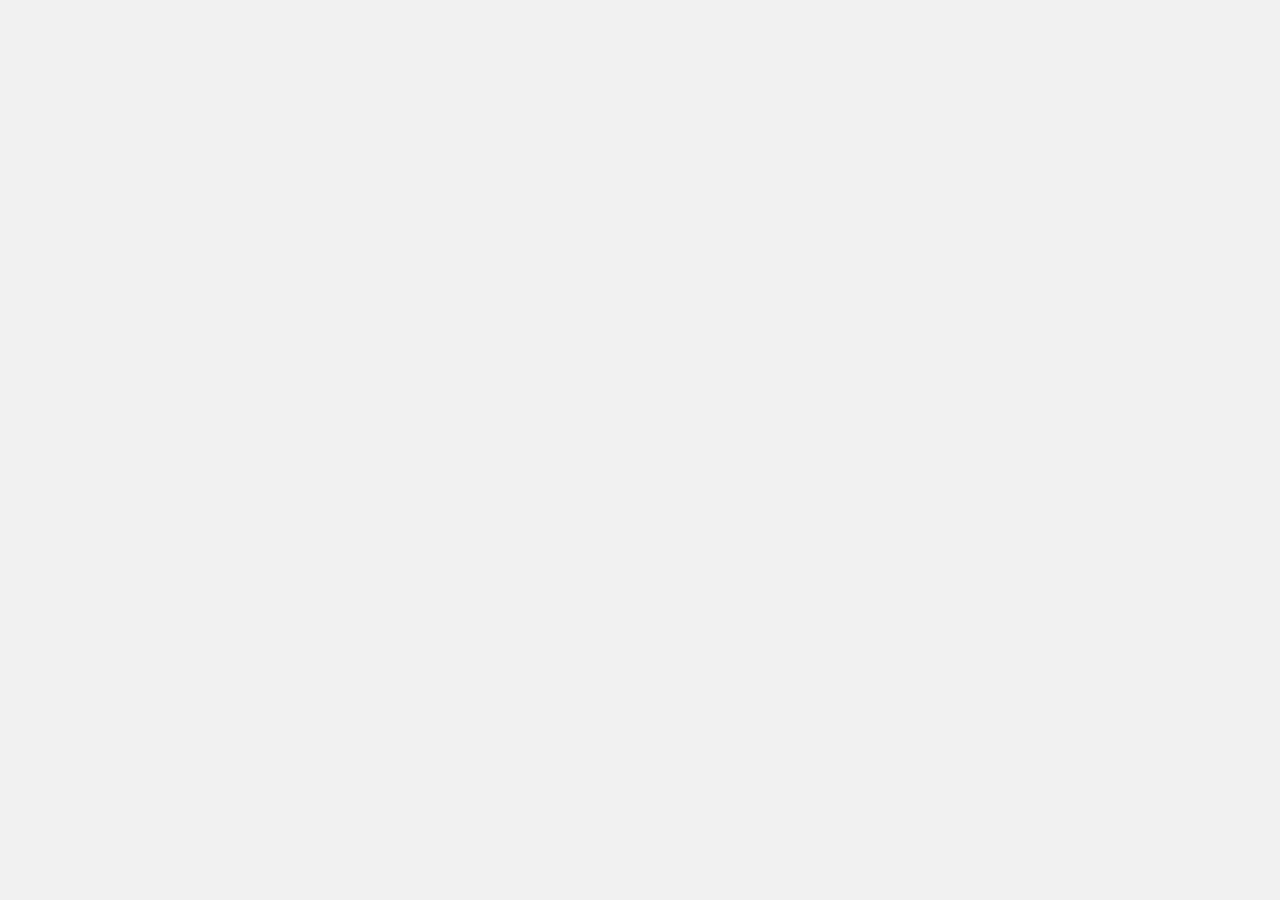
==== Estudos Grid Layout/index.html @ f7860f71 "Commit inicial projeto para entendimento do CSS Grid" ====
<!DOCTYPE html>
<html lang="pt-br">
<head>
    <meta charset="UTF-8">
    <meta name="viewport" content="width=device-width, initial-scale=1.0">
    <meta http-equiv="X-UA-Compatible" content="ie=edge">
    <title>Alura Store | Baixe nossos aplicativos e jogos</title>
    <link href="./assets/css/normalize.css" rel="stylesheet">
    <link href="./assets/css/reset.css" rel="stylesheet">
    <link href="./assets/css/style.css" rel="stylesheet">
</head>
<body class="app">
    <header class="cabecalho"></header>
    <main class="conteudo"></main>
    <footer class="rodape"></footer>
    <script src="./assets/js/fontawesome.all.min.js"></script>
</body>
</html>
---- Estudos Grid Layout/assets/css/style.css ----
.app {
    background: #f1f1f1;
    display: grid;  
    font-family: Arial, Helvetica, sans-serif;
}

.cabecalho {
}
 
.conteudo {
}

.rodape {
}
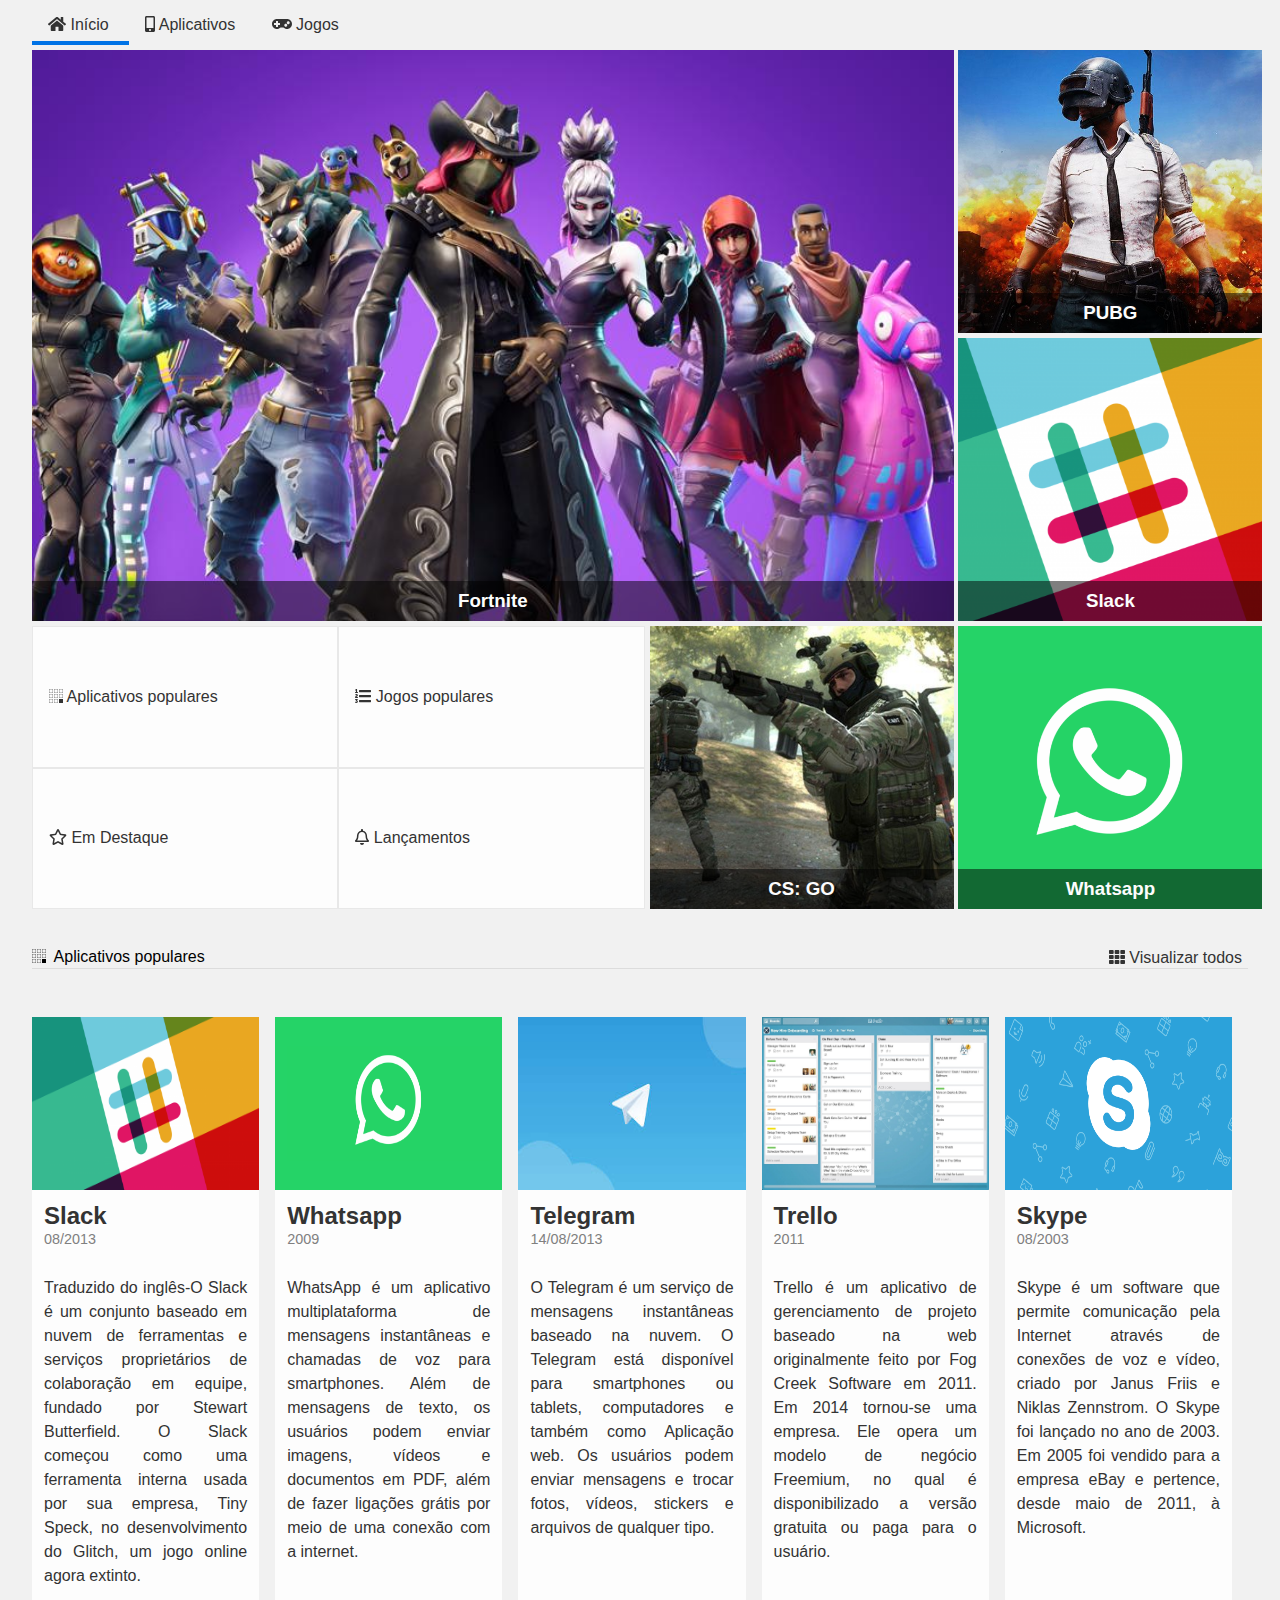
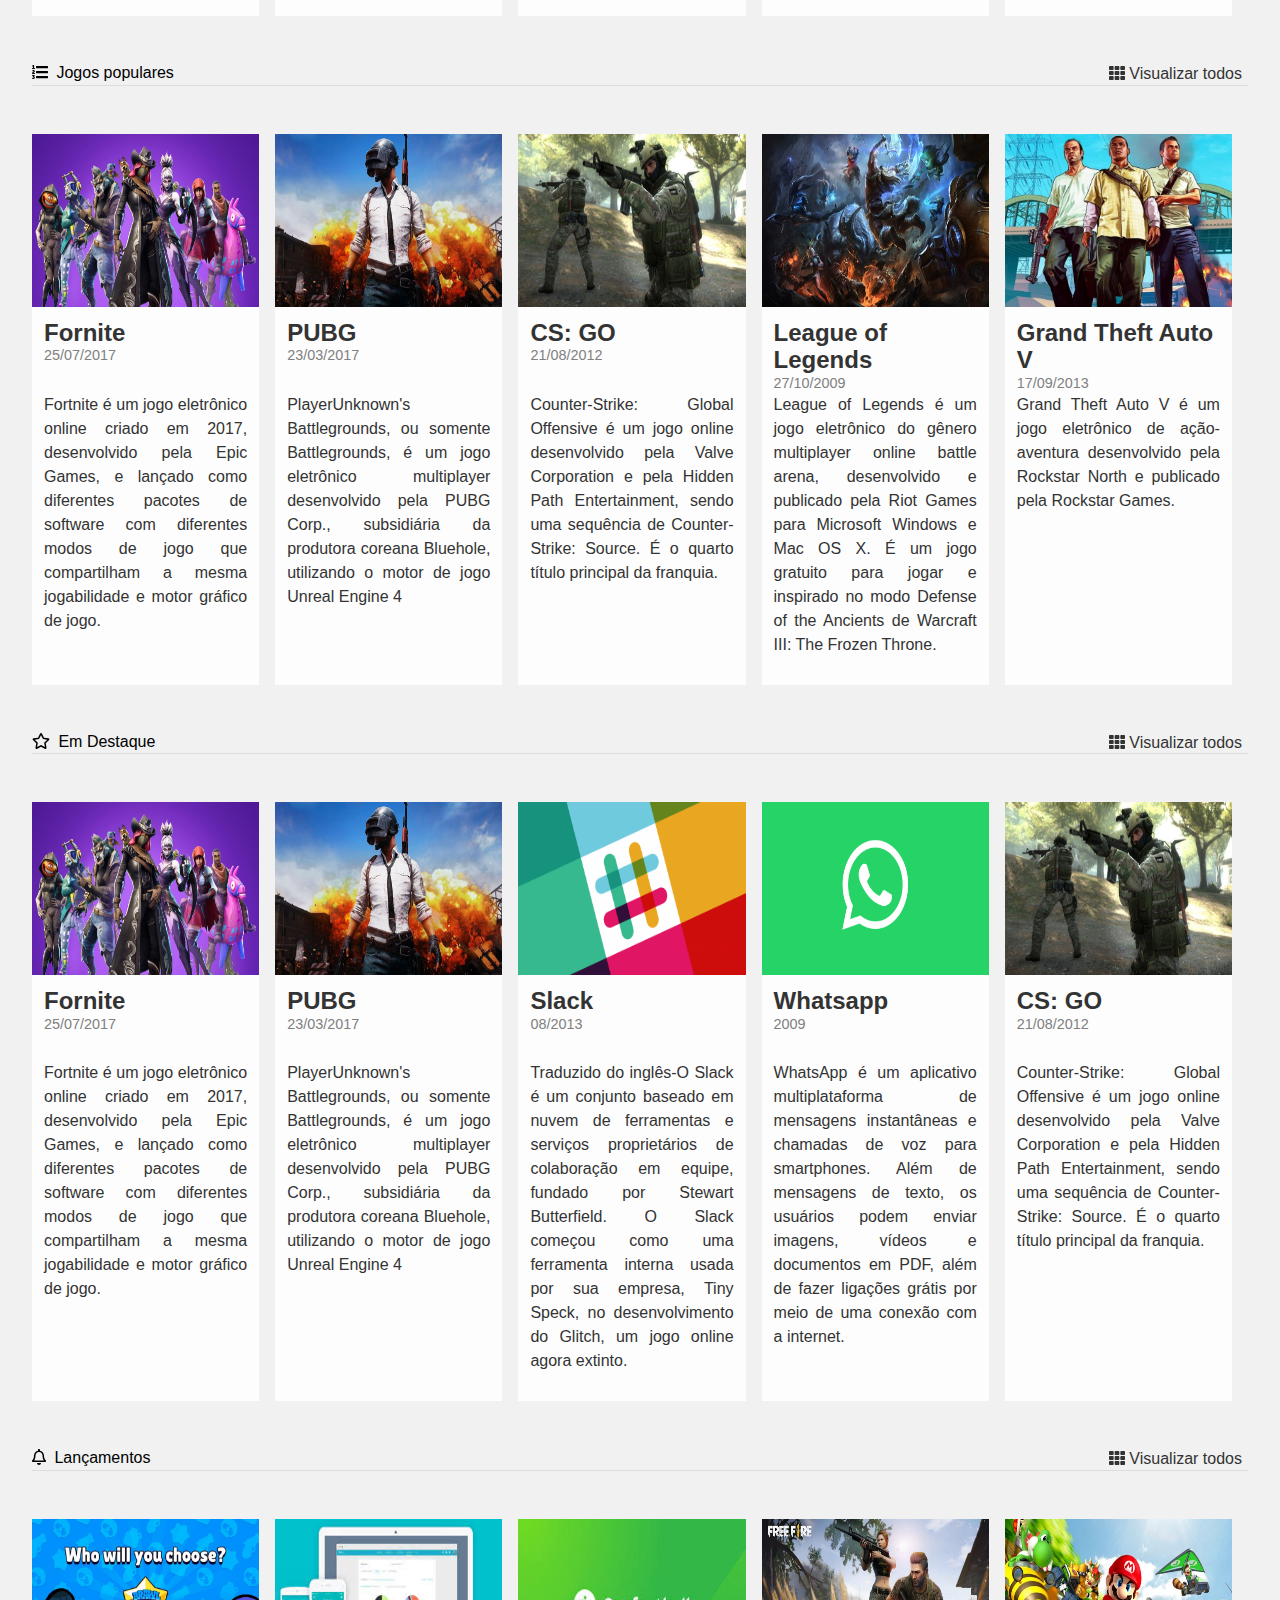
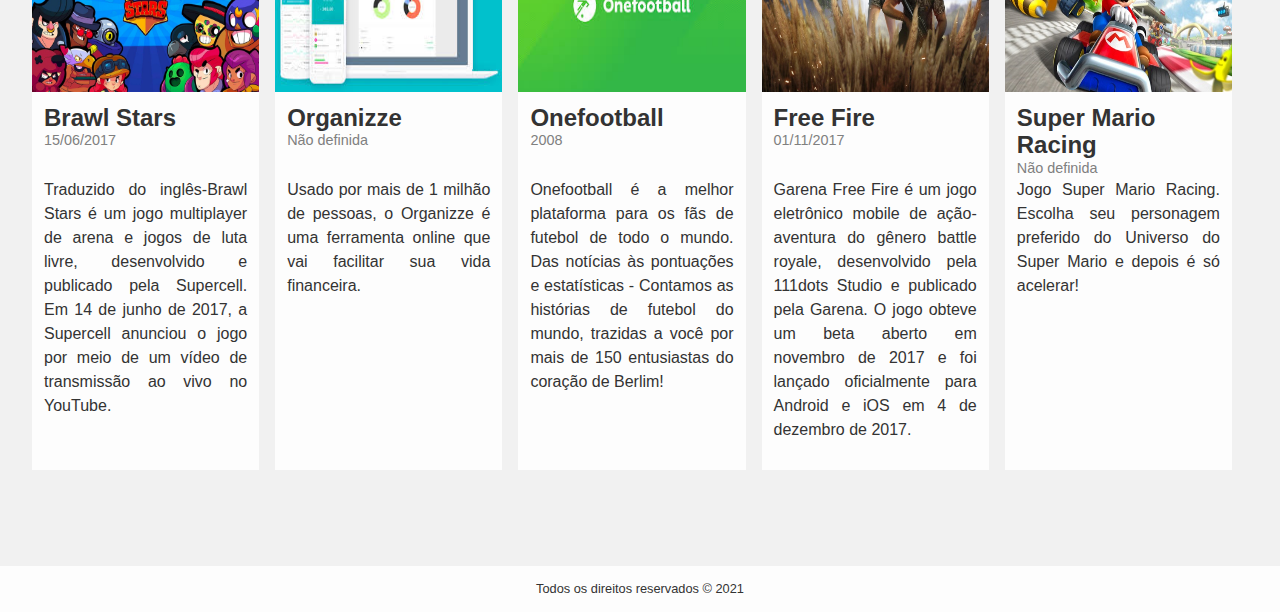
==== commit 8f9b3d0c: "Ajustes diverssos e responsividade" ====
--- a/Estudos Grid Layout/index.html
+++ b/Estudos Grid Layout/index.html
@@ -8,11 +8,386 @@
     <link href="./assets/css/normalize.css" rel="stylesheet">
     <link href="./assets/css/reset.css" rel="stylesheet">
     <link href="./assets/css/style.css" rel="stylesheet">
+    <link href="./assets/css/menu.css" rel="stylesheet">
+    <link href="./assets/css/destaques.css" rel="stylesheet">
+    <link href="./assets/css/populares.css" rel="stylesheet">
+    <link href="./assets/css/responsivo.css" rel="stylesheet">
 </head>
 <body class="app">
-    <header class="cabecalho"></header>
-    <main class="conteudo"></main>
-    <footer class="rodape"></footer>
+    <header class="cabecalho">
+        <nav class="menu">
+            <ul class="menu__lista">
+                <li class="menu__item">
+                    <a class="menu__link ativo" href="#">
+                        <i class="fas fa-home"></i>
+                        Início
+                    </a>
+                    <a class="menu__link" href="#">
+                        <i class="fas fa-mobile-alt"></i>
+                        Aplicativos</a>
+                    <a class="menu__link" href="#">
+                        <i class="fas fa-gamepad"></i>
+                        Jogos
+                    </a>
+                </li>
+            </ul>
+        </nav>
+    </header>
+    <main class="conteudo">
+        <section class="destaques">
+            <div class="destaques__principal caixa">
+                <h3 class="destaques__titulo">Fortnite</h3>
+            </div>
+            <div class="destaques__secundario caixa">
+                <h3 class="destaques__titulo">PUBG</h3>
+            </div>
+            <div class="destaques__secundario caixa">
+                <h3 class="destaques__titulo">Slack</h3>
+            </div>
+            <div class="destaques__secundario caixa">
+                <h3 class="destaques__titulo">Whatsapp</h3>
+            </div>
+            <div class="destaques__secundario caixa">
+                <h3 class="destaques__titulo">CS: GO</h3>
+            </div>
+            <div class="destaques__categorias">
+                <ul class="destaques__categorias___lista">
+                    <li class="destaques__categorias___item">
+                        <a class="destaques__categorias___link" href="#">
+                            <i class="destaques__categorias___icone fab fa-buromobelexperte"></i>
+                            Aplicativos populares
+                        </a>
+                    </li>
+                    <li class="destaques__categorias___item">
+                        <a class="destaques__categorias___link" href="#">
+                            <i class="fas fa-list-ol"></i>
+                            Jogos populares
+                        </a>
+                    </li>
+                    <li class="destaques__categorias___item">
+                        <a class="destaques__categorias___link" href="#">
+                            <i class="far fa-star"></i>
+                            Em Destaque
+                        </a>
+                    </li>
+                    <li class="destaques__categorias___item">
+                        <a class="destaques__categorias___link" href="#">
+                            <i class="far fa-bell"></i>
+                            Lançamentos
+                        </a>
+                    </li>
+                </ul>
+            </div>
+        </section>
+
+        <section class="populares">
+            <div class="populares__itens">
+                <div class="populares__info">
+                    <div class="populares__cabecalho">
+                        <h4 class="populares__titulo">
+                            <i class="populares__icone fab fa-buromobelexperte"></i>
+                            Aplicativos populares
+                        </h4>
+                        <button class="populares__botao">
+                            <i class="fas fa-th"></i>
+                            Visualizar todos
+                        </button>
+                    </div>
+                </div>
+                <div class="populares__conteudo">
+                    <div class="populares__card">
+                        <img class="populares__card___imagem" src="./assets/img/slack.png">
+                        <div class="populares__card___corpo">
+                            <div class="populares__card___cabecalho">
+                                <h5 class="populares__card___titulo">Slack</h5>
+                                <time class="populares__card___data" datetime="2013-08-01">08/2013</time>
+                            </div>
+                            <div class="populares__card___descricao">
+                                Traduzido do inglês-O Slack é um conjunto baseado em nuvem de ferramentas e serviços proprietários de colaboração em equipe, fundado por Stewart Butterfield. O Slack começou como uma ferramenta interna usada por sua empresa, Tiny Speck, no desenvolvimento do Glitch, um jogo online agora extinto.
+                            </div>
+                        </div>
+                    </div>
+                    <div class="populares__card">
+                        <img class="populares__card___imagem" src="./assets/img/whatsapp.png">
+                        <div class="populares__card___corpo">
+                            <div class="populares__card___cabecalho">
+                                <h5 class="populares__card___titulo">Whatsapp</h5>
+                                <time class="populares__card___data" datetime="20090-01-01">2009</time>
+                            </div>
+                            <div class="populares__card___descricao">
+                                WhatsApp é um aplicativo multiplataforma de mensagens instantâneas e chamadas de voz para smartphones. Além de mensagens de texto, os usuários podem enviar imagens, vídeos e documentos em PDF, além de fazer ligações grátis por meio de uma conexão com a internet.
+                            </div>
+                        </div>
+                    </div>
+                    <div class="populares__card">
+                        <img class="populares__card___imagem" src="./assets/img/telegram.jpeg">
+                        <div class="populares__card___corpo">
+                            <div class="populares__card___cabecalho">
+                                <h5 class="populares__card___titulo">Telegram</h5>
+                                <time class="populares__card___data" datetime="2013-08-14">14/08/2013</time>
+                            </div>
+                            <div class="populares__card___descricao">
+                                O Telegram é um serviço de mensagens instantâneas baseado na nuvem. O Telegram está disponível para smartphones ou tablets, computadores e também como Aplicação web. Os usuários podem enviar mensagens e trocar fotos, vídeos, stickers e arquivos de qualquer tipo.
+                            </div>
+                        </div>
+                    </div>
+                    <div class="populares__card">
+                        <img class="populares__card___imagem" src="./assets/img/trello.jpg">
+                        <div class="populares__card___corpo">
+                            <div class="populares__card___cabecalho">
+                                <h5 class="populares__card___titulo">Trello</h5>
+                                <time class="populares__card___data" datetime="2011-01-01">2011</time>
+                            </div>
+                            <div class="populares__card___descricao">
+                                Trello é um aplicativo de gerenciamento de projeto baseado na web originalmente feito por Fog Creek Software em 2011. Em 2014 tornou-se uma empresa. Ele opera um modelo de negócio Freemium, no qual é disponibilizado a versão gratuita ou paga para o usuário.
+                            </div>
+                        </div>
+                    </div>
+                    <div class="populares__card">
+                        <img class="populares__card___imagem" src="./assets/img/skype.png">
+                        <div class="populares__card___corpo">
+                            <div class="populares__card___cabecalho">
+                                <h5 class="populares__card___titulo">Skype</h5>
+                                <time class="populares__card___data" datetime="2003-08-01">08/2003</time>
+                            </div>
+                            <div class="populares__card___descricao">
+                                Skype é um software que permite comunicação pela Internet através de conexões de voz e vídeo, criado por Janus Friis e Niklas Zennstrom. O Skype foi lançado no ano de 2003. Em 2005 foi vendido para a empresa eBay e pertence, desde maio de 2011, à Microsoft.
+                            </div>
+                        </div>
+                    </div>
+                </div>
+            </div>
+            <div class="populares__itens">
+                <div class="populares__info">
+                    <div class="populares__cabecalho">
+                        <h4 class="populares__titulo">
+                            <i class="populares__icone fas fa-list-ol"></i>
+                            Jogos populares
+                        </h4>
+                        <button class="populares__botao">
+                            <i class="fas fa-th"></i>
+                            Visualizar todos
+                        </button>
+                    </div>
+                </div>
+                <div class="populares__conteudo">
+                    <div class="populares__card">
+                        <img class="populares__card___imagem" src="./assets/img/fortnite.jpg">
+                        <div class="populares__card___corpo">
+                            <div class="populares__card___cabecalho">
+                                <h5 class="populares__card___titulo">Fornite</h5>
+                                <time class="populares__card___data" datetime="2017-07-25">25/07/2017</time>
+                            </div>
+                            <div class="populares__card___descricao">
+                                Fortnite é um jogo eletrônico online criado em 2017, desenvolvido pela Epic Games, e lançado como diferentes pacotes de software com diferentes modos de jogo que compartilham a mesma jogabilidade e motor gráfico de jogo.
+                            </div>
+                        </div>
+                    </div>
+                    <div class="populares__card">
+                        <img class="populares__card___imagem" src="./assets/img/pubg.jpg">
+                        <div class="populares__card___corpo">
+                            <div class="populares__card___cabecalho">
+                                <h5 class="populares__card___titulo">PUBG</h5>
+                                <time class="populares__card___data" datetime="2017-03-23">23/03/2017</time>
+                            </div>
+                            <div class="populares__card___descricao">
+                                PlayerUnknown's Battlegrounds, ou somente Battlegrounds, é um jogo eletrônico multiplayer desenvolvido pela PUBG Corp., subsidiária da produtora coreana Bluehole, utilizando o motor de jogo Unreal Engine 4
+                            </div>
+                        </div>
+                    </div>
+                    <div class="populares__card">
+                        <img class="populares__card___imagem" src="./assets/img/cs-go.jpg">
+                        <div class="populares__card___corpo">
+                            <div class="populares__card___cabecalho">
+                                <h5 class="populares__card___titulo">CS: GO</h5>
+                                <time class="populares__card___data" datetime="2012-08-21">21/08/2012</time>
+                            </div>
+                            <div class="populares__card___descricao">
+                                Counter-Strike: Global Offensive é um jogo online desenvolvido pela Valve Corporation e pela Hidden Path Entertainment, sendo uma sequência de Counter-Strike: Source. É o quarto título principal da franquia.
+                            </div>
+                        </div>
+                    </div>
+                    <div class="populares__card">
+                        <img class="populares__card___imagem" src="./assets/img/lol.jpg">
+                        <div class="populares__card___corpo">
+                            <div class="populares__card___cabecalho">
+                                <h5 class="populares__card___titulo">League of Legends</h5>
+                                <time class="populares__card___data" datetime="2009-10-27">27/10/2009</time>
+                            </div>
+                            <div class="populares__card___descricao">
+                                League of Legends é um jogo eletrônico do gênero multiplayer online battle arena, desenvolvido e publicado pela Riot Games para Microsoft Windows e Mac OS X. É um jogo gratuito para jogar e inspirado no modo Defense of the Ancients de Warcraft III: The Frozen Throne.
+                            </div>
+                        </div>
+                    </div>
+                    <div class="populares__card">
+                        <img class="populares__card___imagem" src="./assets/img/gta-v.jpg">
+                        <div class="populares__card___corpo">
+                            <div class="populares__card___cabecalho">
+                                <h5 class="populares__card___titulo">Grand Theft Auto V</h5>
+                                <time class="populares__card___data" datetime="2013-09-17">17/09/2013</time>
+                            </div>
+                            <div class="populares__card___descricao">
+                                Grand Theft Auto V é um jogo eletrônico de ação-aventura desenvolvido pela Rockstar North e publicado pela Rockstar Games.
+                            </div>
+                        </div>
+                    </div>
+                </div>
+            </div>
+            <div class="populares__itens">
+                <div class="populares__info">
+                    <div class="populares__cabecalho">
+                        <h4 class="populares__titulo">
+                            <i class="populares__icone far fa-star"></i>
+                            Em Destaque
+                        </h4>
+                        <button class="populares__botao">
+                            <i class="fas fa-th"></i>
+                            Visualizar todos
+                        </button>
+                    </div>
+                </div>
+                <div class="populares__conteudo">
+                    <div class="populares__card">
+                        <img class="populares__card___imagem" src="./assets/img/fortnite.jpg">
+                        <div class="populares__card___corpo">
+                            <div class="populares__card___cabecalho">
+                                <h5 class="populares__card___titulo">Fornite</h5>
+                                <time class="populares__card___data" datetime="2017-07-25">25/07/2017</time>
+                            </div>
+                            <div class="populares__card___descricao">
+                                Fortnite é um jogo eletrônico online criado em 2017, desenvolvido pela Epic Games, e lançado como diferentes pacotes de software com diferentes modos de jogo que compartilham a mesma jogabilidade e motor gráfico de jogo.
+                            </div>
+                        </div>
+                    </div>
+                    <div class="populares__card">
+                        <img class="populares__card___imagem" src="./assets/img/pubg.jpg">
+                        <div class="populares__card___corpo">
+                            <div class="populares__card___cabecalho">
+                                <h5 class="populares__card___titulo">PUBG</h5>
+                                <time class="populares__card___data" datetime="2017-03-23">23/03/2017</time>
+                            </div>
+                            <div class="populares__card___descricao">
+                                PlayerUnknown's Battlegrounds, ou somente Battlegrounds, é um jogo eletrônico multiplayer desenvolvido pela PUBG Corp., subsidiária da produtora coreana Bluehole, utilizando o motor de jogo Unreal Engine 4
+                            </div>
+                        </div>
+                    </div>
+                    <div class="populares__card">
+                        <img class="populares__card___imagem" src="./assets/img/slack.png">
+                        <div class="populares__card___corpo">
+                            <div class="populares__card___cabecalho">
+                                <h5 class="populares__card___titulo">Slack</h5>
+                                <time class="populares__card___data" datetime="2013-08-01">08/2013</time>
+                            </div>
+                            <div class="populares__card___descricao">
+                                Traduzido do inglês-O Slack é um conjunto baseado em nuvem de ferramentas e serviços proprietários de colaboração em equipe, fundado por Stewart Butterfield. O Slack começou como uma ferramenta interna usada por sua empresa, Tiny Speck, no desenvolvimento do Glitch, um jogo online agora extinto.
+                            </div>
+                        </div>
+                    </div>
+                    <div class="populares__card">
+                        <img class="populares__card___imagem" src="./assets/img/whatsapp.png">
+                        <div class="populares__card___corpo">
+                            <div class="populares__card___cabecalho">
+                                <h5 class="populares__card___titulo">Whatsapp</h5>
+                                <time class="populares__card___data" datetime="20090-01-01">2009</time>
+                            </div>
+                            <div class="populares__card___descricao">
+                                WhatsApp é um aplicativo multiplataforma de mensagens instantâneas e chamadas de voz para smartphones. Além de mensagens de texto, os usuários podem enviar imagens, vídeos e documentos em PDF, além de fazer ligações grátis por meio de uma conexão com a internet.
+                            </div>
+                        </div>
+                    </div>
+                    <div class="populares__card">
+                        <img class="populares__card___imagem" src="./assets/img/cs-go.jpg"> 
+                        <div class="populares__card___corpo">
+                            <div class="populares__card___cabecalho">
+                                <h5 class="populares__card___titulo">CS: GO</h5>
+                                <time class="populares__card___data" datetime="2012-08-21">21/08/2012</time>
+                            </div>
+                            <div class="populares__card___descricao">
+                                Counter-Strike: Global Offensive é um jogo online desenvolvido pela Valve Corporation e pela Hidden Path Entertainment, sendo uma sequência de Counter-Strike: Source. É o quarto título principal da franquia.
+                            </div>
+                        </div>
+                    </div>
+                </div>
+            </div>
+            <div class="populares__itens">
+                <div class="populares__info">
+                    <div class="populares__cabecalho">
+                        <h4 class="populares__titulo">
+                            <i class="populares__icone far fa-bell"></i>
+                            Lançamentos
+                        </h4>
+                        <button class="populares__botao">
+                            <i class="fas fa-th"></i>
+                            Visualizar todos
+                        </button>
+                    </div>
+                </div>
+                <div class="populares__conteudo">
+                    <div class="populares__card">
+                        <img class="populares__card___imagem" src="./assets/img/brawl-stars.jpg"> 
+                        <div class="populares__card___corpo">
+                            <div class="populares__card___cabecalho">
+                                <h5 class="populares__card___titulo">Brawl Stars</h5>
+                                <time class="populares__card___data" datetime="2017-06-15">15/06/2017</time>
+                            </div>
+                            <div class="populares__card___descricao">
+                                Traduzido do inglês-Brawl Stars é um jogo multiplayer de arena e jogos de luta livre, desenvolvido e publicado pela Supercell. Em 14 de junho de 2017, a Supercell anunciou o jogo por meio de um vídeo de transmissão ao vivo no YouTube.
+                            </div>
+                        </div>
+                    </div>
+                    <div class="populares__card">
+                        <img class="populares__card___imagem" src="./assets/img/organizze.jpeg"> 
+                        <div class="populares__card___corpo">
+                            <div class="populares__card___cabecalho">
+                                <h5 class="populares__card___titulo">Organizze</h5>
+                                <time class="populares__card___data" datetime="">Não definida</time>
+                            </div>
+                            <div class="populares__card___descricao">
+                                Usado por mais de 1 milhão de pessoas, o Organizze é uma ferramenta online que vai facilitar sua vida financeira.  
+                            </div>
+                        </div>
+                    </div>
+                    <div class="populares__card">
+                        <img class="populares__card___imagem" src="./assets/img/onefotball.jpeg"> 
+                        <div class="populares__card___corpo">
+                            <div class="populares__card___cabecalho">
+                                <h5 class="populares__card___titulo">Onefootball</h5>
+                                <time class="populares__card___data" datetime="2008-01-01">2008</time>
+                            </div>
+                            <div class="populares__card___descricao">
+                                Onefootball é a melhor plataforma para os fãs de futebol de todo o mundo. Das notícias às pontuações e estatísticas - Contamos as histórias de futebol do mundo, trazidas a você por mais de 150 entusiastas do coração de Berlim!
+                            </div>
+                        </div>
+                    </div>
+                    <div class="populares__card">
+                        <img class="populares__card___imagem" src="./assets/img/free-fire.jpg"> 
+                        <div class="populares__card___corpo">
+                            <div class="populares__card___cabecalho">
+                                <h5 class="populares__card___titulo">Free Fire</h5>
+                                <time class="populares__card___data" datetime="2017-11-01">01/11/2017</time>
+                            </div>
+                            <div class="populares__card___descricao">
+                                Garena Free Fire é um jogo eletrônico mobile de ação-aventura do gênero battle royale, desenvolvido pela 111dots Studio e publicado pela Garena. O jogo obteve um beta aberto em novembro de 2017 e foi lançado oficialmente para Android e iOS em 4 de dezembro de 2017.
+                            </div>
+                        </div>
+                    </div>
+                    <div class="populares__card">
+                        <img class="populares__card___imagem" src="./assets/img/mario-kart.jpg"> 
+                        <div class="populares__card___corpo">
+                            <div class="populares__card___cabecalho">
+                                <h5 class="populares__card___titulo">Super Mario Racing</h5>
+                                <time class="populares__card___data" datetime="">Não definida</time>
+                            </div>
+                            <div class="populares__card___descricao">
+                                Jogo Super Mario Racing. Escolha seu personagem preferido do Universo do Super Mario e depois é só acelerar!
+                            </div>
+                        </div>
+                    </div>
+                </div>
+            </div>
+        </section>
+    </main>
+    <footer class="rodape">Todos os direitos reservados &copy; 2021</footer>
     <script src="./assets/js/fontawesome.all.min.js"></script>
 </body>
 </html>--- a/Estudos Grid Layout/assets/css/style.css
+++ b/Estudos Grid Layout/assets/css/style.css
@@ -2,13 +2,31 @@
     background: #f1f1f1;
     display: grid;  
     font-family: Arial, Helvetica, sans-serif;
+    grid-template-areas:
+        "cabecalho"
+        "conteudo"
+        "rodape";
+    grid-template-columns: auto;
+    grid-template-rows: 50px auto auto;
 }
 
 .cabecalho {
+    align-items: center;
+    display: flex;
+    grid-area: cabecalho;
+    padding: 0 2rem;
 }
- 
+
 .conteudo {
+    grid-area: conteudo;
+    padding: 0 2rem;
 }
 
 .rodape {
+    grid-area: rodape;
+    background: #fdfdfd;
+    color: #333333;
+    font-size: .8rem;
+    padding: 1rem;
+    text-align: center;
 }--- a/Estudos Grid Layout/assets/css/menu.css
+++ b/Estudos Grid Layout/assets/css/menu.css
@@ -0,0 +1,8 @@
+.menu__link {
+    color: #333333;
+    padding: .5rem 1rem;
+}
+
+.menu__link:hover, .menu__link.ativo {
+    border-bottom: 4px solid #0073e6;
+}--- a/Estudos Grid Layout/assets/css/destaques.css
+++ b/Estudos Grid Layout/assets/css/destaques.css
@@ -0,0 +1,69 @@
+.destaques {
+    display: grid;
+    grid-template-columns: 25% 25% 25% 25%;
+    grid-template-rows: 33.33% 33.33% 33.33%;
+    grid-gap: .3rem;
+    height: calc(100vh - 50px);
+}
+
+.caixa {
+    align-items: flex-end;
+    background: #dcdcdc;
+    display: flex;
+    justify-content: center;
+}
+
+.destaques__principal {
+    background: url('../img/fortnite.jpg') center / cover no-repeat;
+    grid-row: 1 / 3;
+}
+
+.destaques__titulo {
+    background: rgba(0, 0, 0, .5);
+    color: #fdfdfd;
+    padding: .6rem;
+    text-align: center;
+    width: 100%;
+}
+
+.destaques__secundario:nth-child(2) {
+    background: url('../img/pubg.jpg') center / cover no-repeat;
+}
+
+.destaques__secundario:nth-child(3) {
+    background: url('../img/slack.png') center / cover no-repeat;
+}
+
+.destaques__secundario:nth-child(4) {
+    background: url('../img/whatsapp.png') center / cover no-repeat;
+}
+
+.destaques__secundario:nth-child(5) {
+    background: url('../img/cs-go.jpg') center / cover no-repeat;
+}
+
+.destaques__categorias {
+    grid-row: 3 / 3;
+}
+
+.destaques__categorias___lista {
+    display: flex;
+    flex-wrap: wrap;
+    height: 100%;
+    justify-content: space-between;
+}
+
+.destaques__categorias___item {
+    align-items: center;
+    background: #fdfdfd;
+    border-left: 5px solid transparent;
+    color: #333333;
+    display: flex;
+    padding: 1rem;
+    width: 50%;
+    border: 1px solid #e8e8e8;
+}
+
+.destaques__categorias___link {
+    color: inherit;
+}--- a/Estudos Grid Layout/assets/css/populares.css
+++ b/Estudos Grid Layout/assets/css/populares.css
@@ -0,0 +1,79 @@
+.populares {
+    padding: 3rem 0;
+}
+
+.populares__conteudo {
+    display: flex;
+    flex-wrap: wrap;
+    grid-area: conteudo;
+    padding: 3rem 0;
+}
+
+.populares__card:last-child() {
+    margin-right: 0;
+}
+
+.populares__card {
+    display: grid;
+    grid-template-areas:
+        "card-imagem"
+        "card-corpo" ;
+    grid-template-columns: 100%;
+    background: #fdfdfd;
+}
+
+.populares__card___imagem {
+    grid-area: card-imagem;
+    width: 100%;
+    height: 100%;
+}
+
+.populares__card___corpo {
+    display: grid;
+    grid-template-areas: 
+        "card-cabecalho"
+        "card-conteudo"
+        ;
+    grid-template-rows: 50px auto;
+    grid-row-gap: .5rem;
+    grid-area: card-corpo;
+    padding: .75rem;
+
+}
+
+.populares__card___titulo {
+    font-size: 1.5rem;
+    color: #333333;
+}
+
+.populares__card___data {
+    font-size: .9rem;
+    color: #808080;
+}
+
+.populares__card___descricao {
+    color: #333333;
+    line-height: 1.5rem;
+    margin: 1rem 0;
+    text-align: justify;
+}
+
+.populares__titulo {
+    font-weight: 500;
+}
+
+.populares__icone {
+    margin-right: .25rem;
+}
+
+.populares__cabecalho {
+    border-bottom: 1px solid #dcdcdc;
+    display: flex;
+    justify-content: space-between;
+}
+
+.populares__botao {
+    background: transparent;
+    border: none;
+    color: #333333;
+}--- a/Estudos Grid Layout/assets/css/responsivo.css
+++ b/Estudos Grid Layout/assets/css/responsivo.css
@@ -0,0 +1,104 @@
+@media screen and (min-width: 0){
+
+    .destaques__principal, .destaques__categorias {
+        grid-column: 1 / 5;
+    }
+
+    .destaques__secundario:nth-child(2) {
+        display: none;
+        grid-column: none;
+        grid-row: none;
+    }
+
+    .destaques__secundario:nth-child(3) {
+        display: none;
+        grid-column: none;
+        grid-row: none;
+    }
+
+    .destaques__secundario:nth-child(4) {
+        display: none;
+        grid-column: none;
+        grid-row: none;
+    }
+
+    .destaques__secundario:nth-child(5) {
+        display: none;
+        grid-column: none;
+        grid-row: none;
+    }
+
+    .destaques__categorias {
+        grid-column: 1 / 5;
+    }
+
+    .populares__conteudo {
+        flex-direction: column;
+    }
+
+    .populares__card {
+        grid-template-rows: 150px auto;
+        margin-bottom: 3rem;
+        margin-right: 0;
+        width: 100%;
+    }
+
+}
+
+@media screen and (min-width: 768px){
+    .destaques__principal {
+        grid-column: 1 / 4;
+    }
+
+    .destaques__categorias {
+        grid-column: 1 / 3;
+    }
+
+    .destaques__secundario:nth-child(2) {
+        display: flex;
+        grid-column: 4 / 4;
+        grid-row: 1 / 1;
+    }
+
+    .destaques__secundario:nth-child(3) {
+        display: flex;
+        grid-column: 4 / 4;
+        grid-row: 2 / 2;
+    }
+
+    .destaques__secundario:nth-child(4) {
+        display: flex;
+        grid-column: 4 / 4;
+        grid-row: 3 / 3;
+    }
+
+    .destaques__secundario:nth-child(5) {
+        display: flex;
+        grid-column: 3 / 3;
+        grid-row: 3 / 3;
+    }
+
+    .populares__card {
+        width: calc(50% - 1rem);
+        margin-right: 1rem;
+        grid-template-rows: 173px auto;
+    }
+
+    .populares__conteudo {
+        flex-direction: row;
+    }
+}
+
+@media screen and (min-width: 992px){
+    .populares__card {
+        width: calc(33.33% - 1rem);
+    }
+
+}
+
+@media screen and (min-width: 1200px){
+    .populares__card {
+        width: calc(20% - 1rem);
+        margin-bottom: 0;
+    }
+}